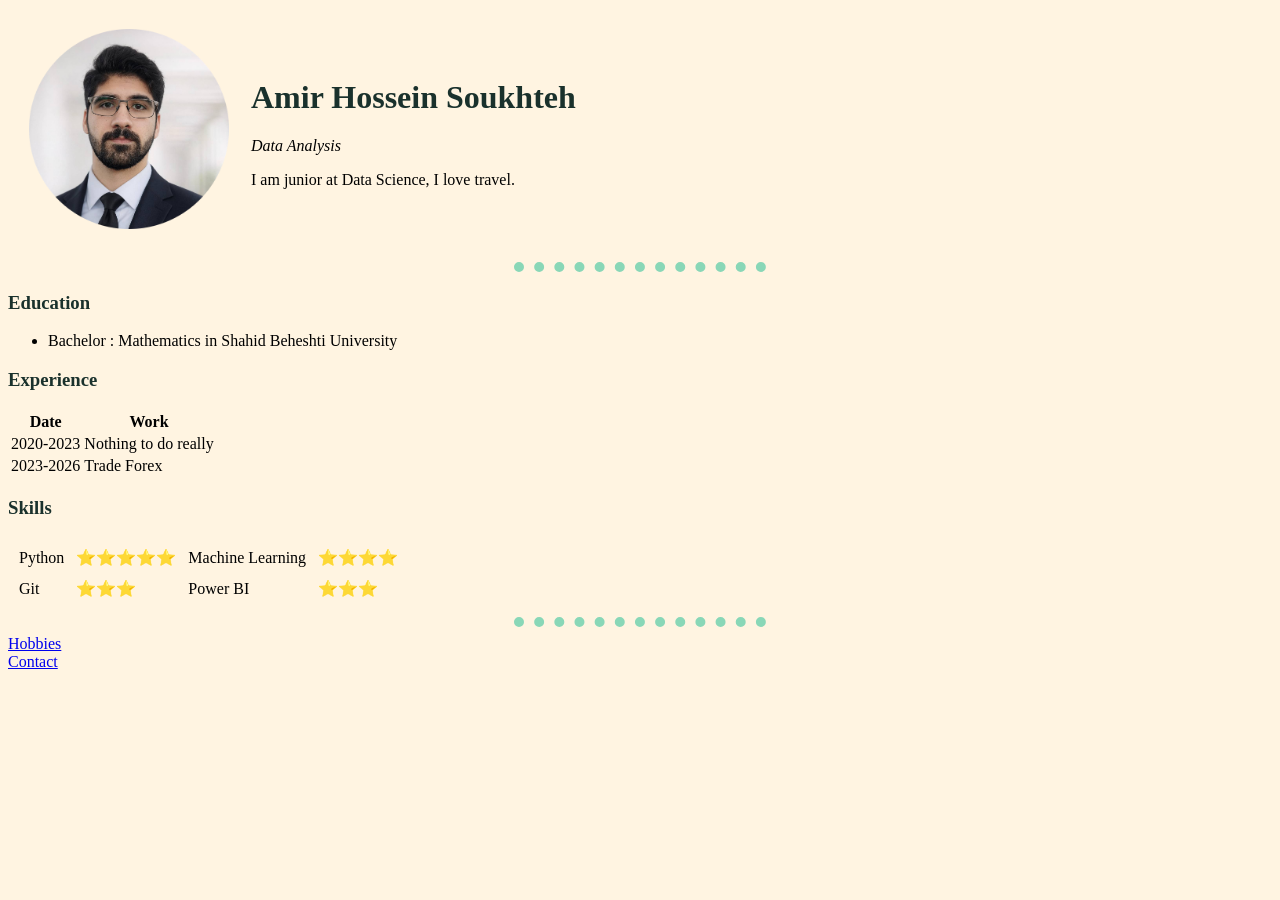
==== index.html @ eb58a189 "this is my html website" ====
<!DOCTYPE html>
<html lang="en">
<head>
    <meta charset="UTF-8">
    <meta name="viewport" content="width=device-width, initial-scale=1.0">
    <title>Amir Soukhteh</title>
    <link rel="stylesheet" href="css/styles.css">
    <link rel="icon" href="favicon_io/favicon-32x32.png">
</head>
<body>
    <table cellspacing="20">
        <tr>
            <td><img src="images/AmirSoukhteh.png" alt="Amir Hossein Soukhteh Profile" 
                    style="width:200px;height:200px;"></td>
            <td><h1>
                    Amir Hossein Soukhteh
                </h1>
                <p><em>
                    Data Analysis
                </em></p>
                <p>
                    I am junior at Data Science, I love travel.
                </p>
                
        </tr>
    </table>
    

    <hr size="3"></td>
    <h3>
        Education
    </h3>
    <ul>
        <li>Bachelor : Mathematics in Shahid Beheshti University</li>
    </ul>
    <h3>Experience</h3>
    <table>
        <thead>
            <tr>
                <th>Date</th>
                <th>Work</th>
            </tr>
        </thead>
        <tbody>
            <tr>
                <td>2020-2023</td>
                <td>Nothing to do really</td>
            </tr>
            <tr>
                <td>2023-2026</td>
                <td>Trade Forex</td>
            </tr>
        </tbody>
    </table>
    <h3>Skills</h3>
    <table cellspacing="10">
        <tr>
            <td>Python</td>
            <td>⭐⭐⭐⭐⭐</td>
            <td>Machine Learning</td>
            <td>⭐⭐⭐⭐</td>
        </tr>
        <tr>
            <td>Git</td>
            <td>⭐⭐⭐</td>
            <td>Power BI</td>
            <td>⭐⭐⭐</td>
        </tr>
        
    </table cellspacing="10">
    <hr>
    <a href="hobbies.html">Hobbies</a>
    <br>
    <a href="contact.html">Contact</a>
    <br>
    
</body>
</html>
---- css/styles.css ----
body{
    background-color: #FFF4E1;
}

hr {
    border: none;
    border-top: 10px dotted #89D7B7;
    width: 20%;
}

h1{
    color: #1A312C;
}

h3{
    color: #1A312C;
}

p{
    color: 428475;
}
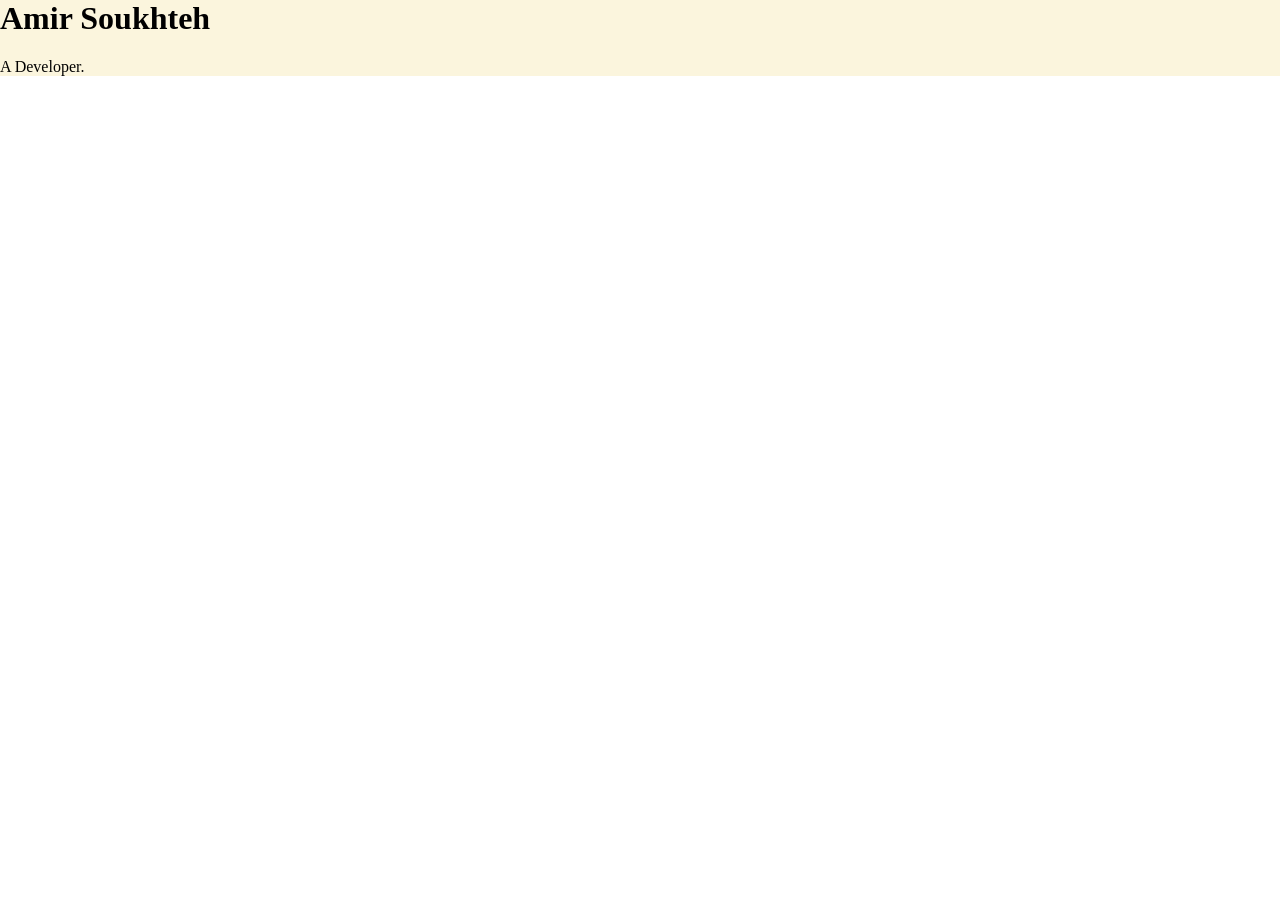
==== commit ddd84bca: "init my website" ====
--- a/index.html
+++ b/index.html
@@ -8,71 +8,10 @@
     <link rel="icon" href="favicon_io/favicon-32x32.png">
 </head>
 <body>
-    <table cellspacing="20">
-        <tr>
-            <td><img src="images/AmirSoukhteh.png" alt="Amir Hossein Soukhteh Profile" 
-                    style="width:200px;height:200px;"></td>
-            <td><h1>
-                    Amir Hossein Soukhteh
-                </h1>
-                <p><em>
-                    Data Analysis
-                </em></p>
-                <p>
-                    I am junior at Data Science, I love travel.
-                </p>
-                
-        </tr>
-    </table>
-    
-
-    <hr size="3"></td>
-    <h3>
-        Education
-    </h3>
-    <ul>
-        <li>Bachelor : Mathematics in Shahid Beheshti University</li>
-    </ul>
-    <h3>Experience</h3>
-    <table>
-        <thead>
-            <tr>
-                <th>Date</th>
-                <th>Work</th>
-            </tr>
-        </thead>
-        <tbody>
-            <tr>
-                <td>2020-2023</td>
-                <td>Nothing to do really</td>
-            </tr>
-            <tr>
-                <td>2023-2026</td>
-                <td>Trade Forex</td>
-            </tr>
-        </tbody>
-    </table>
-    <h3>Skills</h3>
-    <table cellspacing="10">
-        <tr>
-            <td>Python</td>
-            <td>⭐⭐⭐⭐⭐</td>
-            <td>Machine Learning</td>
-            <td>⭐⭐⭐⭐</td>
-        </tr>
-        <tr>
-            <td>Git</td>
-            <td>⭐⭐⭐</td>
-            <td>Power BI</td>
-            <td>⭐⭐⭐</td>
-        </tr>
-        
-    </table cellspacing="10">
-    <hr>
-    <a href="hobbies.html">Hobbies</a>
-    <br>
-    <a href="contact.html">Contact</a>
-    <br>
+    <div>
+        <h1>Amir Soukhteh</h1>
+        <p>A Developer.</p>
+    </div>
     
 </body>
 </html>
--- a/css/styles.css
+++ b/css/styles.css
@@ -1,22 +1,11 @@
-
 body{
-    background-color: #FFF4E1;
-}
-
-hr {
-    border: none;
-    border-top: 10px dotted #89D7B7;
-    width: 20%;
+    margin: 0px;
 }
 
 h1{
-    color: #1A312C;
+    margin-top: 0px;
 }
 
-h3{
-    color: #1A312C;
-}
-
-p{
-    color: 428475;
+div{
+    background-color: #FBF5DD;
 }
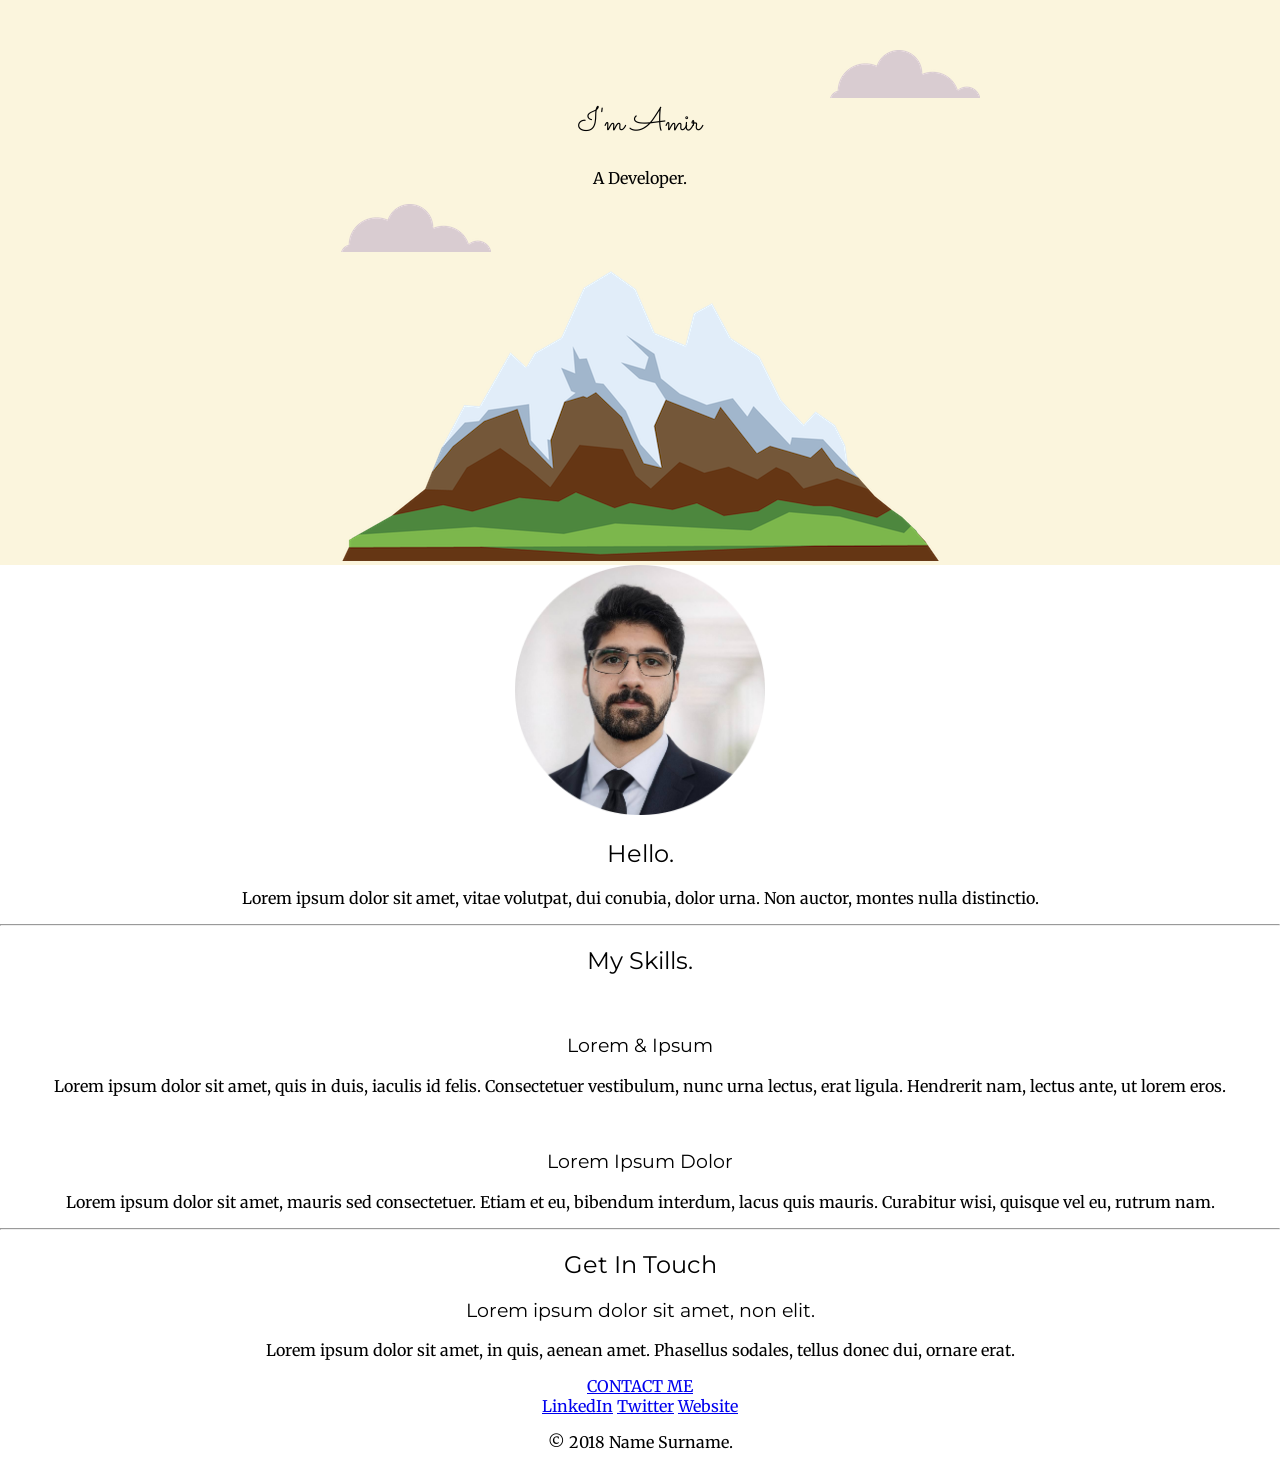
==== commit 075d182a: "change layout" ====
--- a/index.html
+++ b/index.html
@@ -6,11 +6,55 @@
     <title>Amir Soukhteh</title>
     <link rel="stylesheet" href="css/styles.css">
     <link rel="icon" href="favicon_io/favicon-32x32.png">
+    <link rel="preconnect" href="https://fonts.googleapis.com">
+    <link rel="preconnect" href="https://fonts.gstatic.com" crossorigin>
+    <link href="https://fonts.googleapis.com/css2?family=Merriweather:ital,opsz,wght@0,18..144,300..900;1,18..144,300..900&family=Montserrat:ital,wght@0,100..900;1,100..900&family=Sacramento&display=swap" rel="stylesheet">
 </head>
 <body>
-    <div>
-        <h1>Amir Soukhteh</h1>
+    
+    <div class="top-container">
+        <img class="top-cloud" src="images/cloud.png" alt="cloud img">
+        <h1>I'm Amir</h1>
         <p>A Developer.</p>
+        <img class="bottom-cloud" src="images/cloud.png" alt="cloud img">
+        <img src="images/mountain.png" alt="">
+    </div>
+
+    <div class="middle-container">
+    <div class="profile">
+        <img src="images/AmirSoukhteh.png" alt="amir hossein soukhteh image" class="my-image">
+        <h2>Hello.</h2>
+        <p>Lorem ipsum dolor sit amet, vitae volutpat, dui conubia, dolor urna. Non auctor, montes nulla distinctio.</p>
+    </div>
+    <hr>
+    <div class="skills">
+        <h2>My Skills.</h2>
+        <div class="skill-row">
+        <img class="" src="" alt="">
+        <h3>Lorem & Ipsum</h3>
+        <p>Lorem ipsum dolor sit amet, quis in duis, iaculis id felis. Consectetuer vestibulum, nunc urna lectus, erat ligula. Hendrerit nam, lectus ante, ut lorem eros.</p>
+        </div>
+        <div class="skill-row">
+        <img class="" src="" alt="">
+        <h3>Lorem Ipsum Dolor</h3>
+        <p>Lorem ipsum dolor sit amet, mauris sed consectetuer. Etiam et eu, bibendum interdum, lacus quis mauris. Curabitur wisi, quisque vel eu, rutrum nam.</p>
+        </div>
+    </div>
+    <hr>
+    <div class="contact-me">
+        <h2>Get In Touch</h2>
+        <h3>Lorem ipsum dolor sit amet, non elit.</h3>
+        <p>Lorem ipsum dolor sit amet, in quis, aenean amet. Phasellus sodales, tellus donec dui, ornare erat.</p>
+        <a class="btn" href="mailto:name@email.com">CONTACT ME</a>
+    </div>
+    </div>
+
+
+    <div class="bottom-container">
+    <a class="footer-link" href="https://www.linkedin.com/">LinkedIn</a>
+    <a class="footer-link" href="https://twitter.com/">Twitter</a>
+    <a class="footer-link" href="https://www.appbrewery.co/">Website</a>
+    <p>© 2018 Name Surname.</p>
     </div>
     
 </body>
--- a/css/styles.css
+++ b/css/styles.css
@@ -1,11 +1,59 @@
 body{
     margin: 0px;
+    text-align: center;
+    font-family: "Merriweather", serif;
+    font-optical-sizing: auto;
+    font-weight: 400; 
+    font-style: normal;
 }
 
 h1{
     margin-top: 0px;
+    font-family: "Sacramento", cursive;
+    font-weight: 400;
+    font-style: normal;
 }
 
-div{
+h2{
+    font-family: "Montserrat", sans-serif;
+  font-optical-sizing: auto;
+  font-weight: 400;
+  font-style: normal;
+}
+
+h3{
+    font-family: "Montserrat", sans-serif;
+  font-optical-sizing: auto;
+  font-weight: 400;
+  font-style: normal;
+}
+
+.my-image{
+    width: 250px;
+    height: auto;
+}
+
+.top-container{
     background-color: #FBF5DD;
+    position: relative;
+    padding-top: 100px;
+}
+
+.middle-container{
+
+}
+
+.bottom-container{
+
+}
+
+.top-cloud{
+    position: absolute;
+    right: 300px;
+    top: 50px;
+}
+.bottom-cloud{
+    position: absolute;
+    right: 300;
+    top: 300;
 }
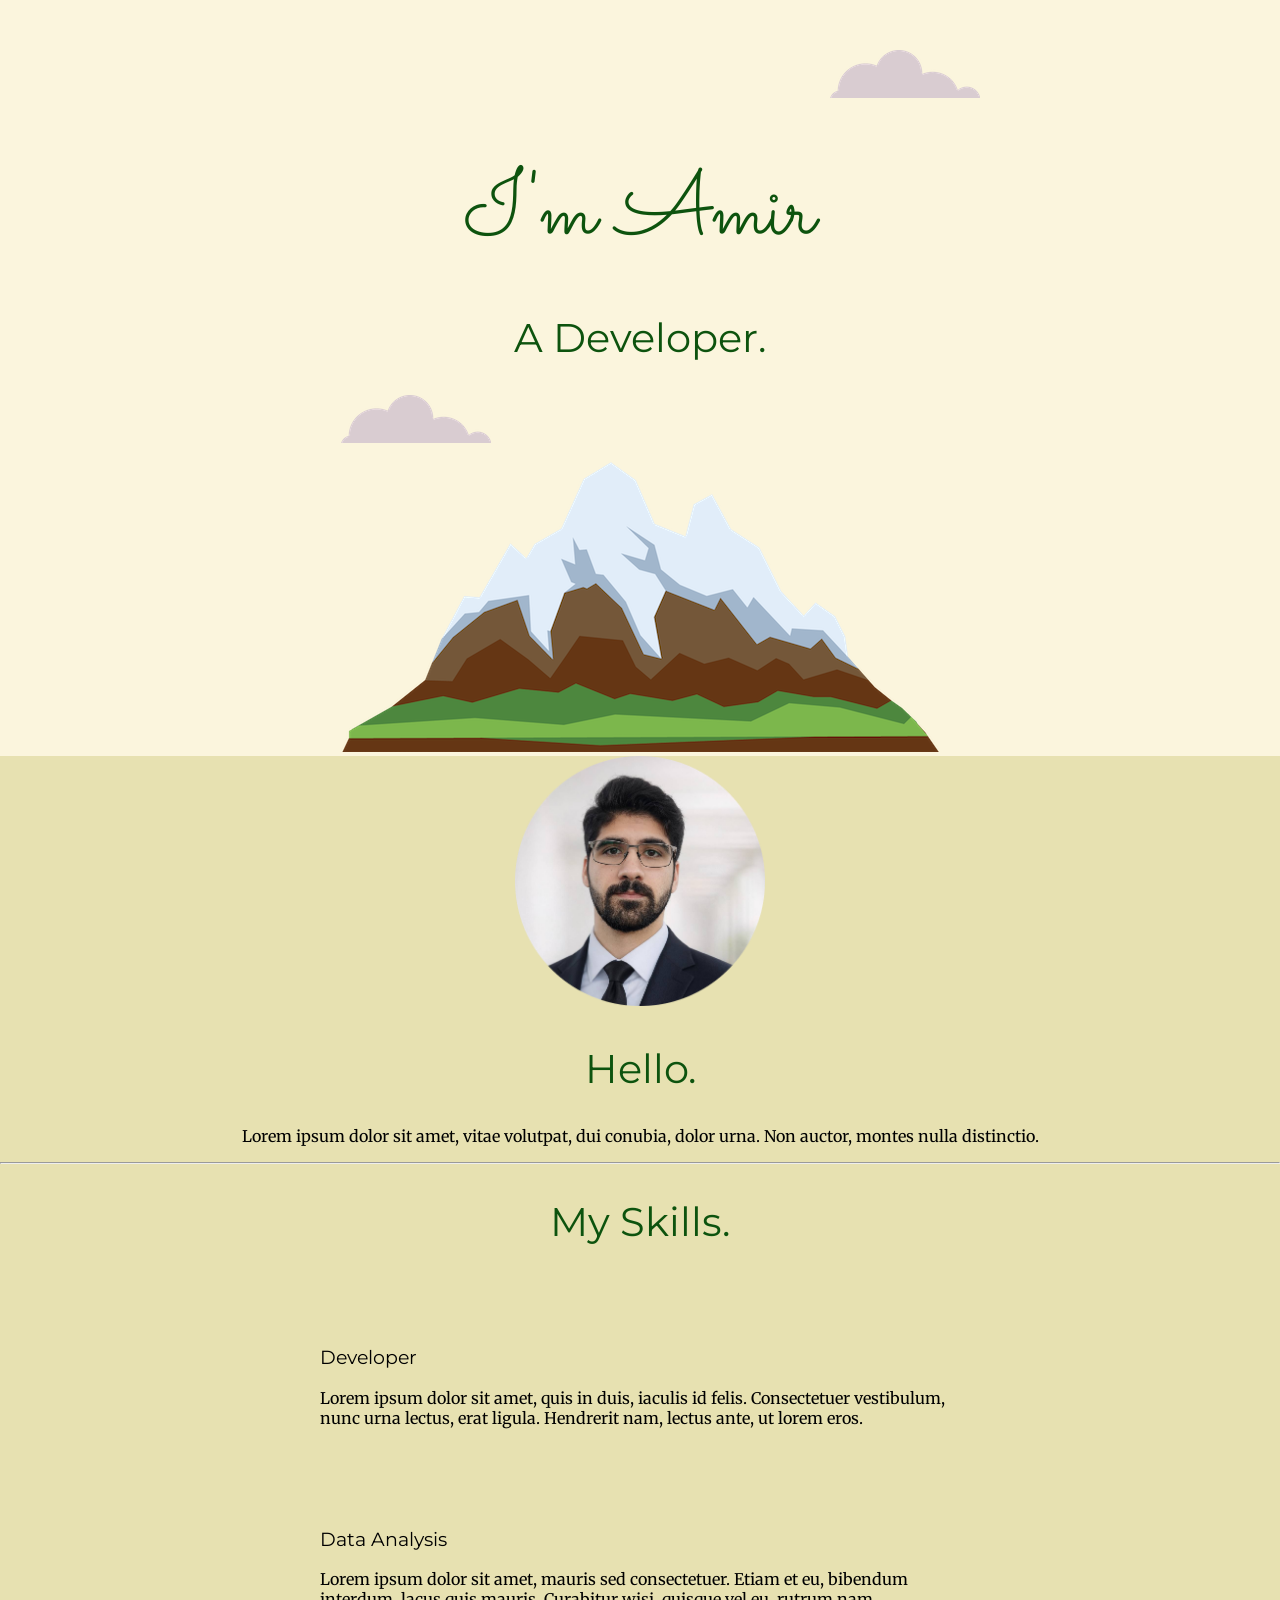
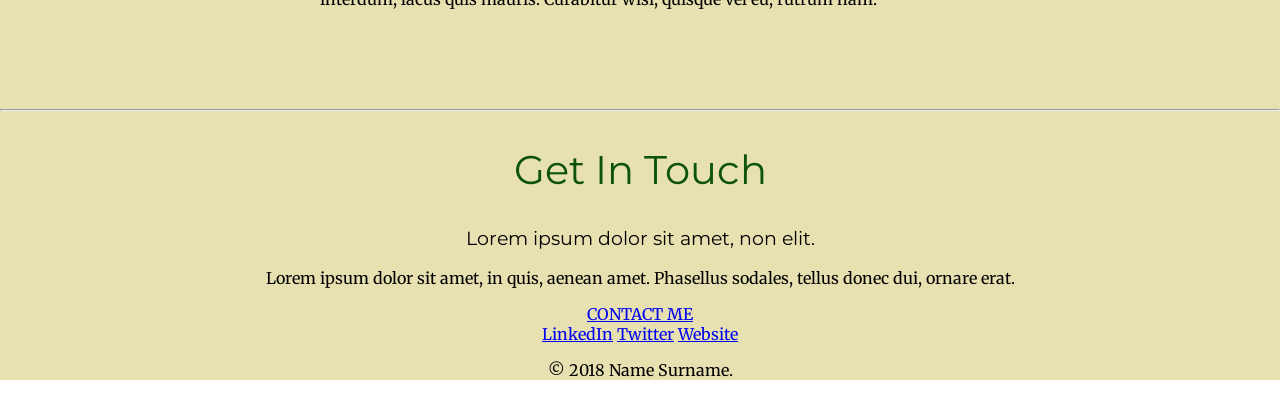
==== commit e71bb542: "update context, and font" ====
--- a/index.html
+++ b/index.html
@@ -15,7 +15,7 @@
     <div class="top-container">
         <img class="top-cloud" src="images/cloud.png" alt="cloud img">
         <h1>I'm Amir</h1>
-        <p>A Developer.</p>
+        <h2>A Developer.</h2>
         <img class="bottom-cloud" src="images/cloud.png" alt="cloud img">
         <img src="images/mountain.png" alt="">
     </div>
@@ -30,13 +30,13 @@
     <div class="skills">
         <h2>My Skills.</h2>
         <div class="skill-row">
-        <img class="" src="" alt="">
-        <h3>Lorem & Ipsum</h3>
+        <img class="developer-img" src="https://lh6.googleusercontent.com/proxy/OOTnIl1bePlOiMv5zFZyidqBIOHk3T3x6v-w6EJZBXXneCKoYaGfAQ4jheSXxNcpuybEQMllVOnG0JUBL129S4HJd9Xus9uDhk-tXGS0vpfR6n1o8qvBZcGY3G9cLRD4ZnQ_ocLQT8Dj03ZBHkIVYp8" alt="">
+        <h3>Developer</h3>
         <p>Lorem ipsum dolor sit amet, quis in duis, iaculis id felis. Consectetuer vestibulum, nunc urna lectus, erat ligula. Hendrerit nam, lectus ante, ut lorem eros.</p>
         </div>
         <div class="skill-row">
-        <img class="" src="" alt="">
-        <h3>Lorem Ipsum Dolor</h3>
+        <img class="data-img" src="https://encrypted-tbn0.gstatic.com/images?q=tbn:ANd9GcRUJWUb4pFnj62zqJbMc3NK7_lHH4XOQKsgUg&s" alt="">
+        <h3>Data Analysis</h3>
         <p>Lorem ipsum dolor sit amet, mauris sed consectetuer. Etiam et eu, bibendum interdum, lacus quis mauris. Curabitur wisi, quisque vel eu, rutrum nam.</p>
         </div>
     </div>
--- a/css/styles.css
+++ b/css/styles.css
@@ -8,17 +8,21 @@
 }
 
 h1{
-    margin-top: 0px;
+    color: #0D530E;
+    margin: 50px auto 0 auto;
     font-family: "Sacramento", cursive;
+    font-size: 5.6rem;
     font-weight: 400;
     font-style: normal;
 }
 
 h2{
+    color: #0D530E;
     font-family: "Montserrat", sans-serif;
-  font-optical-sizing: auto;
-  font-weight: 400;
-  font-style: normal;
+    font-optical-sizing: auto;
+    font-weight: normal;
+    font-style: normal;
+    font-size: 2.5rem;
 }
 
 h3{
@@ -40,10 +44,12 @@
 }
 
 .middle-container{
+    background-color: #e7e1b1
 
 }
 
 .bottom-container{
+    background-color: #e7e1b1
 
 }
 
@@ -56,4 +62,22 @@
     position: absolute;
     right: 300;
     top: 300;
+}
+
+.skill-row{
+    width: 50%;
+    margin: 100px auto 100px auto;
+    text-align: left;
+}
+
+.developer-img{
+    width: 30%;
+    float: left;
+    margin-right: 30px;
+}
+
+.data-img{
+    width: 30%;
+    float: right;
+    margin-left: 30px;
 }
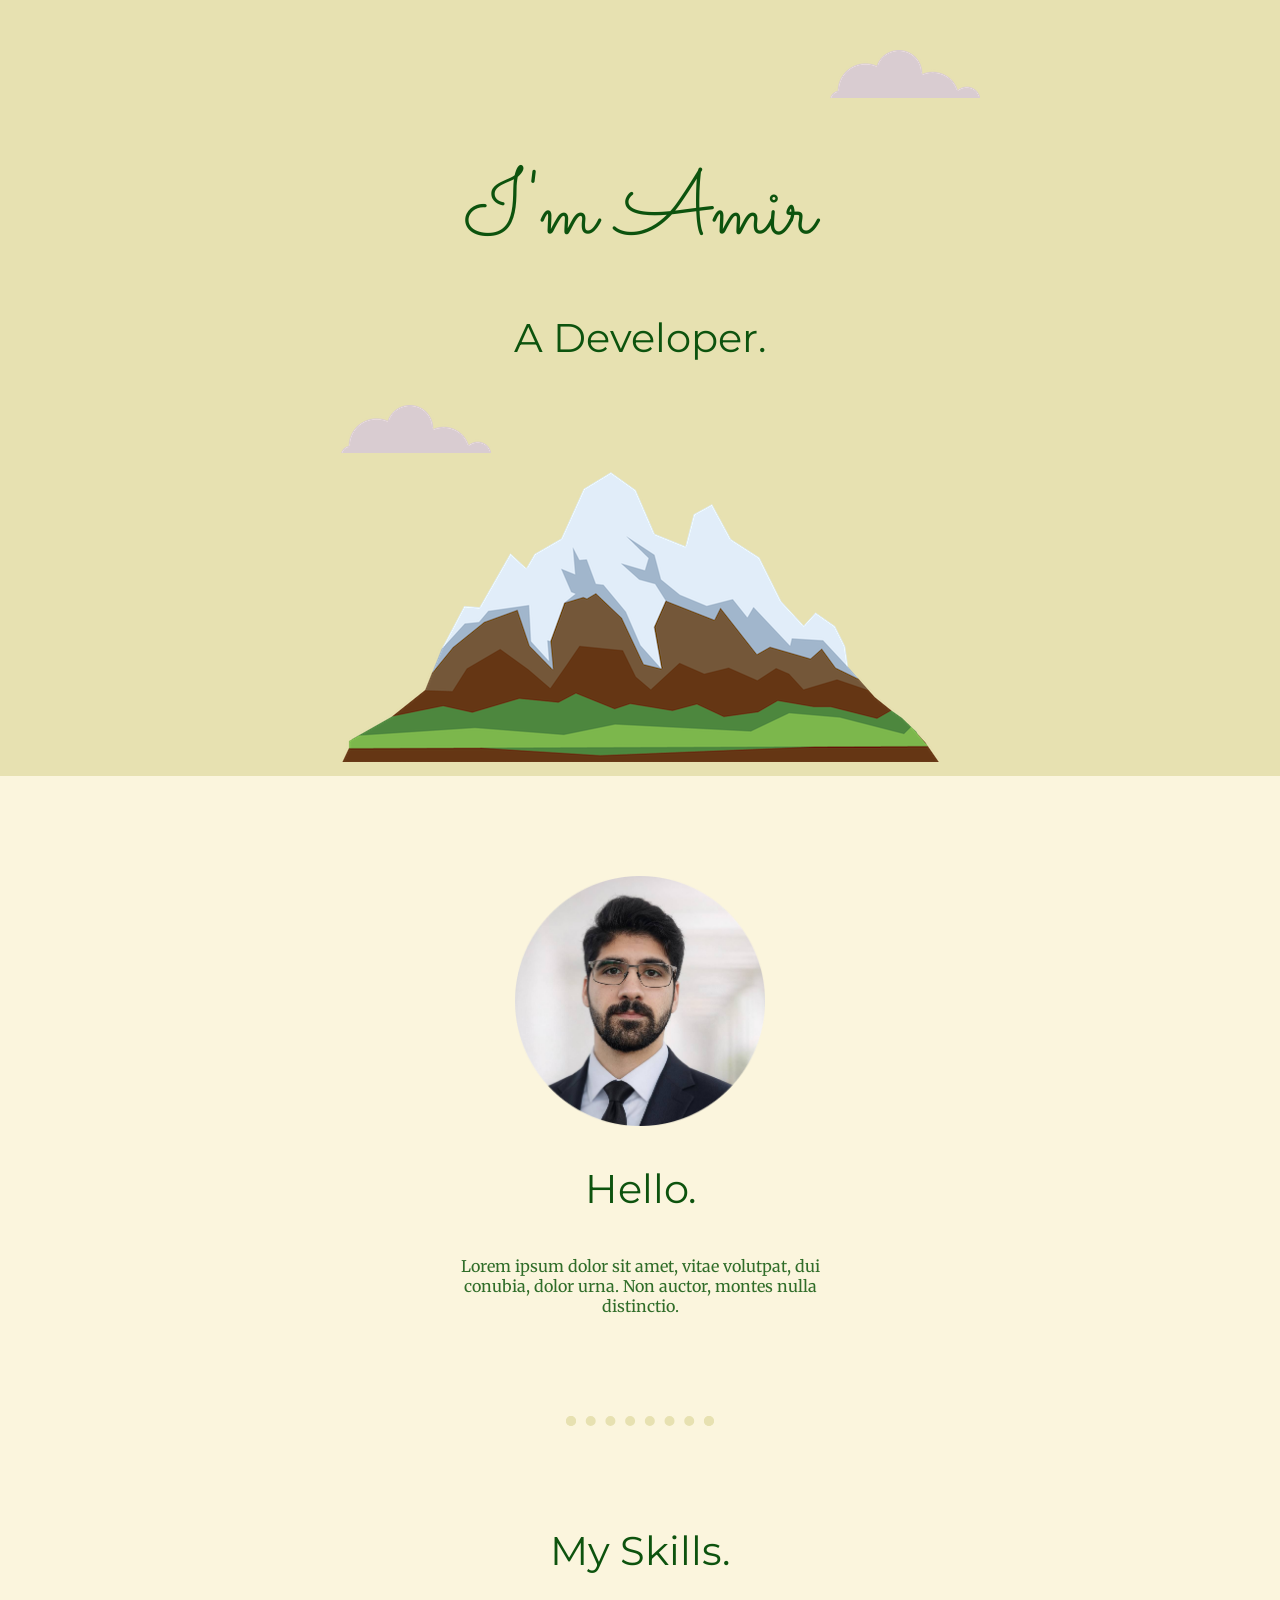
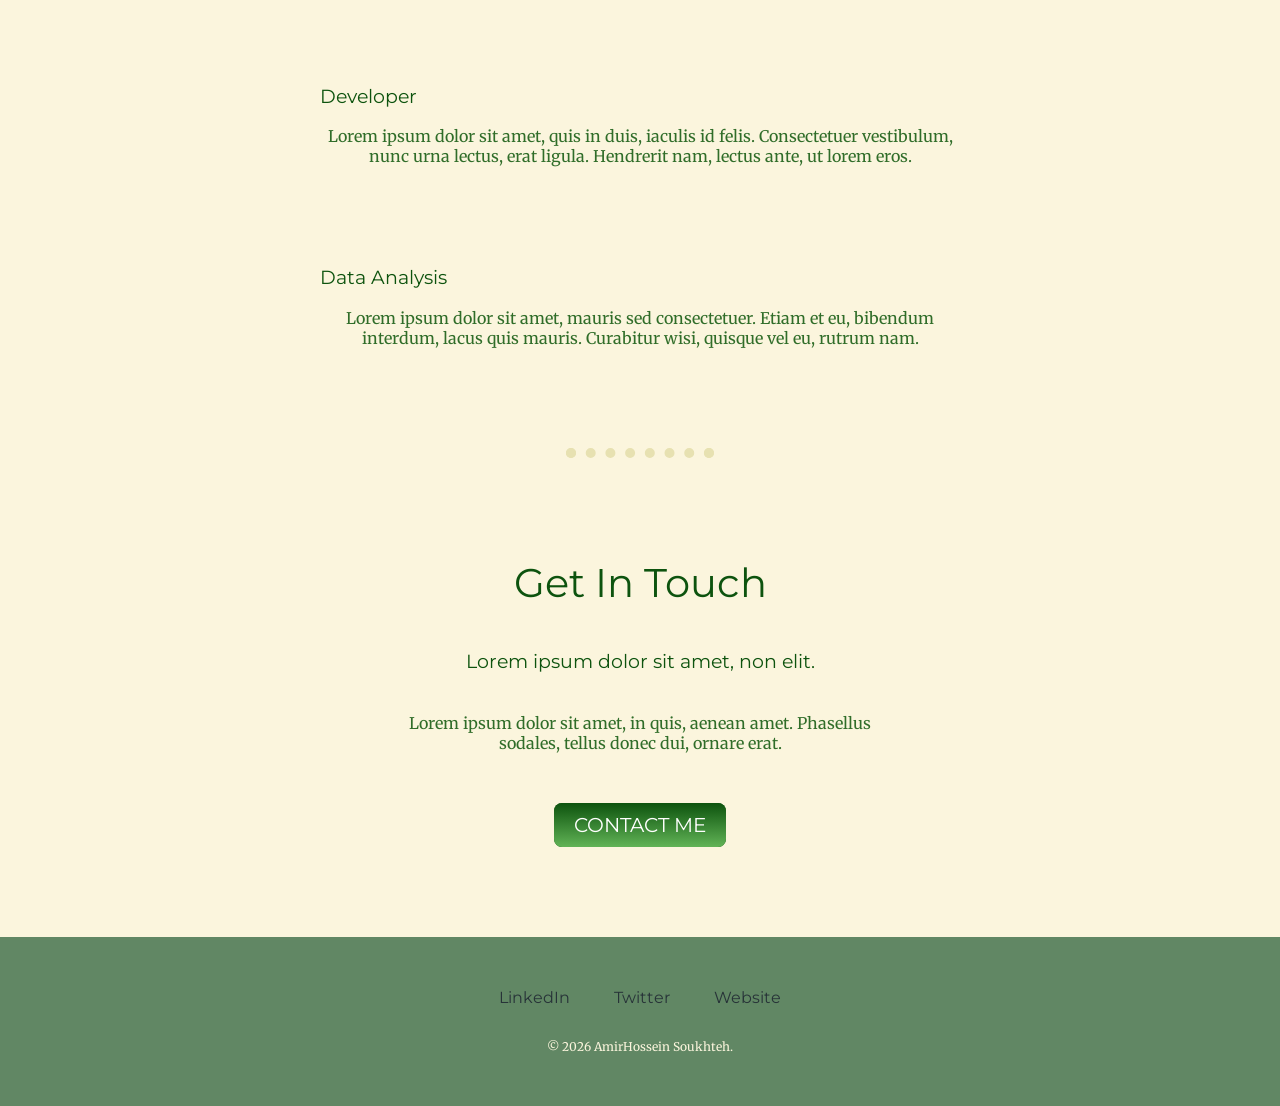
==== commit 2a04d5a6: "update and make website a little bit beautiful than before" ====
--- a/index.html
+++ b/index.html
@@ -11,7 +11,15 @@
     <link href="https://fonts.googleapis.com/css2?family=Merriweather:ital,opsz,wght@0,18..144,300..900;1,18..144,300..900&family=Montserrat:ital,wght@0,100..900;1,100..900&family=Sacramento&display=swap" rel="stylesheet">
 </head>
 <body>
+    <!--
+   
+        <div class="top-container">
+        <img class="cool-bg" src="images/cool-bg.jpg" alt="">
+        <h1>I'm Amir</h1>
+        <h2>A Developer.</h2>
+    </div>
     
+    -->
     <div class="top-container">
         <img class="top-cloud" src="images/cloud.png" alt="cloud img">
         <h1>I'm Amir</h1>
@@ -24,7 +32,7 @@
     <div class="profile">
         <img src="images/AmirSoukhteh.png" alt="amir hossein soukhteh image" class="my-image">
         <h2>Hello.</h2>
-        <p>Lorem ipsum dolor sit amet, vitae volutpat, dui conubia, dolor urna. Non auctor, montes nulla distinctio.</p>
+        <p class="intro">Lorem ipsum dolor sit amet, vitae volutpat, dui conubia, dolor urna. Non auctor, montes nulla distinctio.</p>
     </div>
     <hr>
     <div class="skills">
@@ -35,7 +43,7 @@
         <p>Lorem ipsum dolor sit amet, quis in duis, iaculis id felis. Consectetuer vestibulum, nunc urna lectus, erat ligula. Hendrerit nam, lectus ante, ut lorem eros.</p>
         </div>
         <div class="skill-row">
-        <img class="data-img" src="https://encrypted-tbn0.gstatic.com/images?q=tbn:ANd9GcRUJWUb4pFnj62zqJbMc3NK7_lHH4XOQKsgUg&s" alt="">
+        <img class="data-img" src="images/date-everywhere-data (1).gif" alt="">
         <h3>Data Analysis</h3>
         <p>Lorem ipsum dolor sit amet, mauris sed consectetuer. Etiam et eu, bibendum interdum, lacus quis mauris. Curabitur wisi, quisque vel eu, rutrum nam.</p>
         </div>
@@ -44,8 +52,8 @@
     <div class="contact-me">
         <h2>Get In Touch</h2>
         <h3>Lorem ipsum dolor sit amet, non elit.</h3>
-        <p>Lorem ipsum dolor sit amet, in quis, aenean amet. Phasellus sodales, tellus donec dui, ornare erat.</p>
-        <a class="btn" href="mailto:name@email.com">CONTACT ME</a>
+        <p class="contact-message">Lorem ipsum dolor sit amet, in quis, aenean amet. Phasellus sodales, tellus donec dui, ornare erat.</p>
+        <a class="btn" href="mailto:a.h.soukhteh@email.com">CONTACT ME</a>
     </div>
     </div>
 
@@ -54,7 +62,7 @@
     <a class="footer-link" href="https://www.linkedin.com/">LinkedIn</a>
     <a class="footer-link" href="https://twitter.com/">Twitter</a>
     <a class="footer-link" href="https://www.appbrewery.co/">Website</a>
-    <p>© 2018 Name Surname.</p>
+    <p class="copyright">© 2026 AmirHossein Soukhteh.</p>
     </div>
     
 </body>
--- a/css/styles.css
+++ b/css/styles.css
@@ -1,4 +1,5 @@
 body{
+    color: #306d29;
     margin: 0px;
     text-align: center;
     font-family: "Merriweather", serif;
@@ -23,13 +24,38 @@
     font-weight: normal;
     font-style: normal;
     font-size: 2.5rem;
+    padding-bottom: 10px;
 }
 
 h3{
+    color: #0D530E;
     font-family: "Montserrat", sans-serif;
   font-optical-sizing: auto;
   font-weight: 400;
   font-style: normal;
+}
+
+p{
+    height: 2;
+    text-align: center;
+}
+
+hr{
+    border: 10px dotted #e7e1b1;
+    border-bottom: none;
+    width: 10%;
+    margin: 100px auto;
+}
+
+a{
+    color: #273338;
+    font-family: "Montserrat", sans-serif;
+    margin: 10px 20px;
+    text-decoration: none;
+}
+
+a:hover{
+    color: #9CB080;
 }
 
 .my-image{
@@ -37,19 +63,29 @@
     height: auto;
 }
 
+.cool-bg{
+    position:absolute;
+}
+
+.intro{
+    width: 30%;
+    margin: auto;
+}
 .top-container{
-    background-color: #FBF5DD;
+    background-color: #e7e1b1;
     position: relative;
     padding-top: 100px;
+    padding-bottom: 10px;
 }
 
 .middle-container{
-    background-color: #e7e1b1
-
+    background-color: #FBF5DD;
+    padding: 100px 0;
 }
 
 .bottom-container{
-    background-color: #e7e1b1
+    background-color: #618764;
+    padding: 50px 0 20px;
 
 }
 
@@ -80,4 +116,42 @@
     width: 30%;
     float: right;
     margin-left: 30px;
+}
+
+.contact-message{
+    width: 40%;
+    margin: 40px auto 60px;
+}
+
+.btn {
+  background: #0D530E;
+  background-image: -webkit-linear-gradient(top, #0D530E, #61b356);
+  background-image: -moz-linear-gradient(top, #0D530E, #61b356);
+  background-image: -ms-linear-gradient(top, #0D530E, #61b356);
+  background-image: -o-linear-gradient(top, #0D530E, #61b356);
+  background-image: linear-gradient(to bottom, #0D530E, #61b356);
+  -webkit-border-radius: 8;
+  -moz-border-radius: 8;
+  border-radius: 8px;
+  font-family: "Montserrat", sans-serif;
+  color: #ffffff;
+  font-size: 20px;
+  padding: 10px 20px 10px 20px;
+  text-decoration: none;
+}
+
+.btn:hover {
+  background: #39a82a;
+  background-image: -webkit-linear-gradient(top, #39a82a, #8de082);
+  background-image: -moz-linear-gradient(top, #39a82a, #8de082);
+  background-image: -ms-linear-gradient(top, #39a82a, #8de082);
+  background-image: -o-linear-gradient(top, #39a82a, #8de082);
+  background-image: linear-gradient(to bottom, #39a82a, #8de082);
+  text-decoration: none;
+}
+
+.copyright{
+    color: #FBF5DD;
+    font-size: 0.75rem;
+    padding: 20px 0;
 }
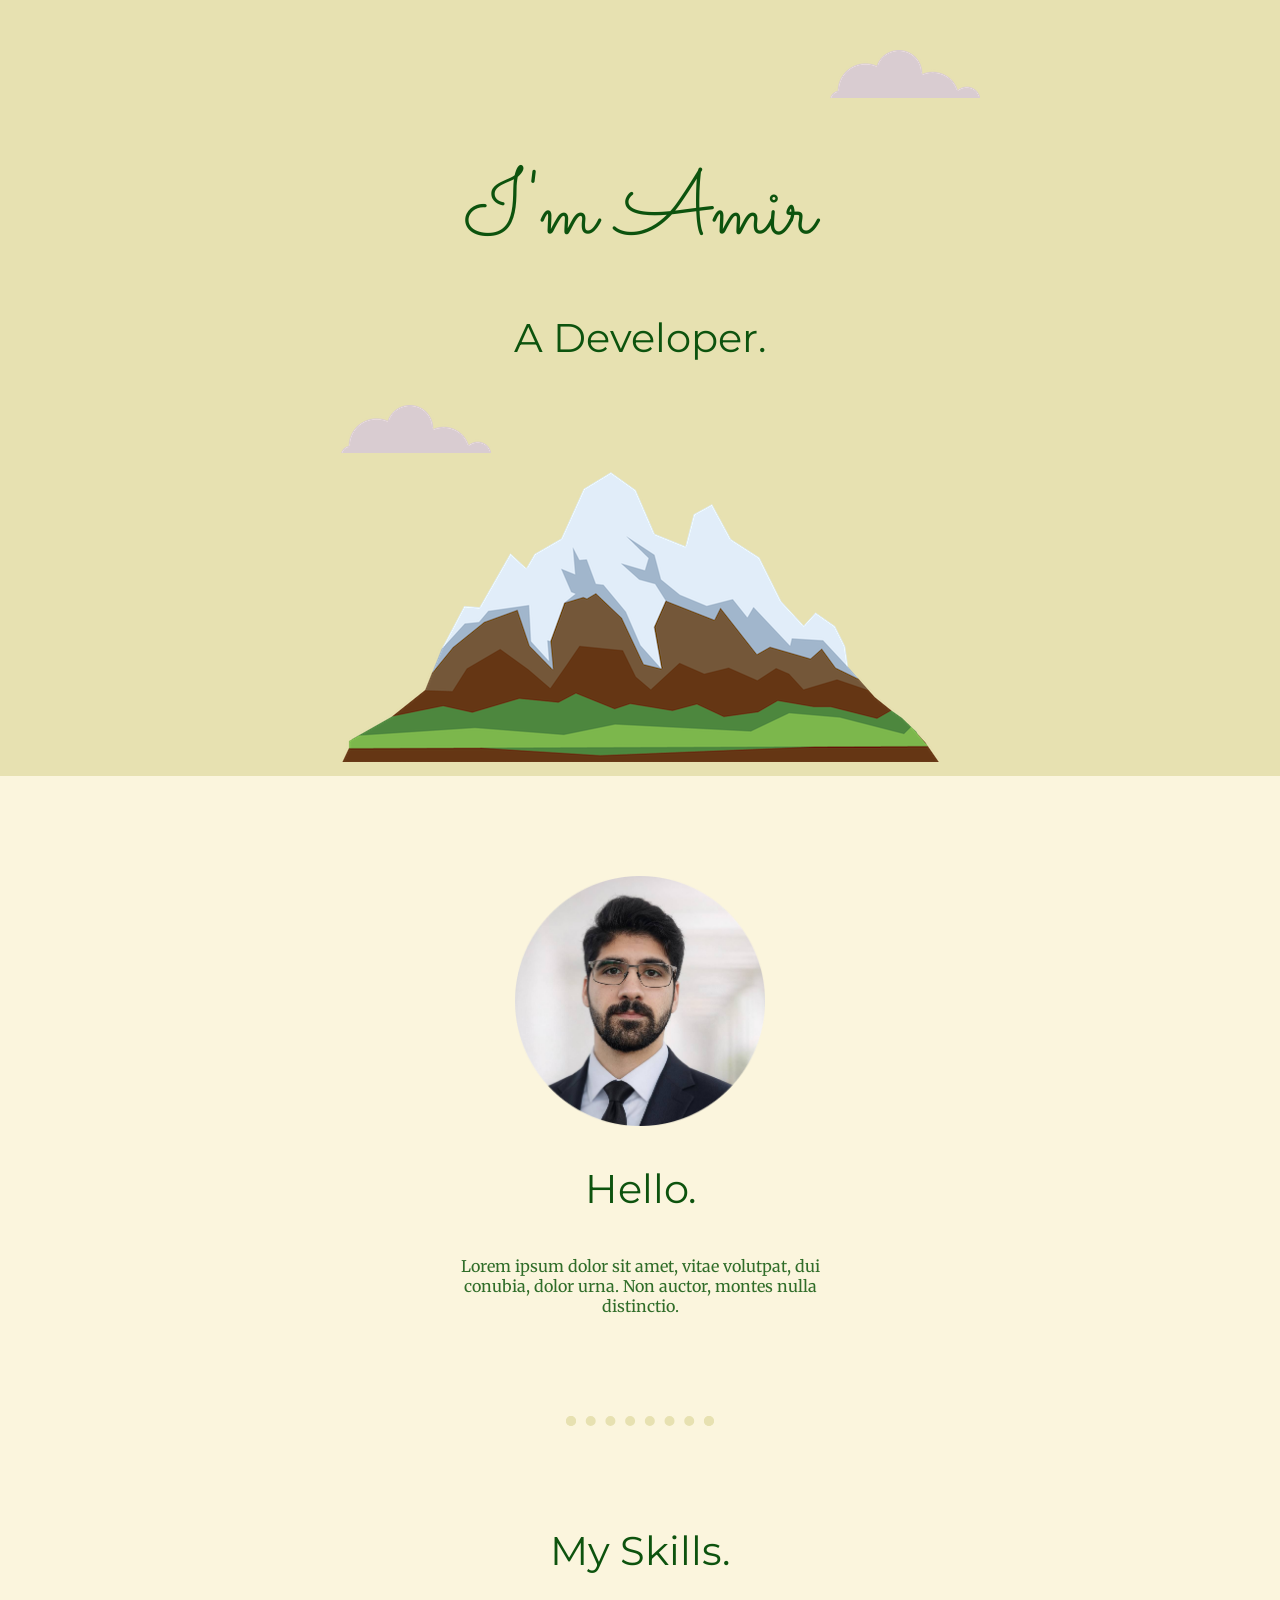
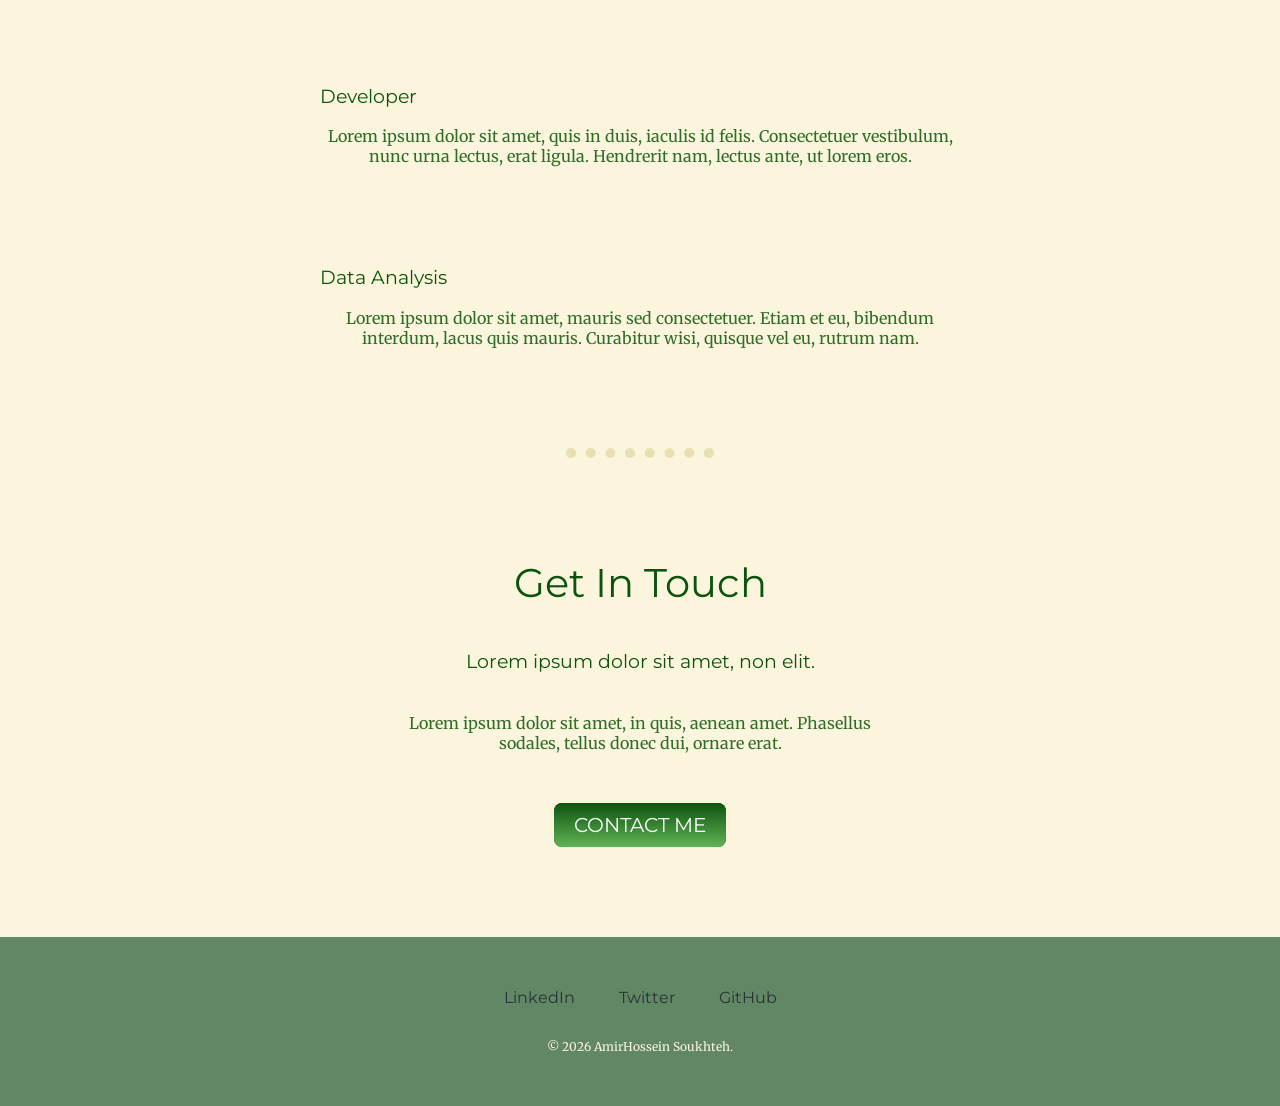
==== commit 76086dd6: "add real url" ====
--- a/index.html
+++ b/index.html
@@ -59,9 +59,9 @@
 
 
     <div class="bottom-container">
-    <a class="footer-link" href="https://www.linkedin.com/">LinkedIn</a>
+    <a class="footer-link" href="https://linkedin.com/in/amirhossein-soukhteh">LinkedIn</a>
     <a class="footer-link" href="https://twitter.com/">Twitter</a>
-    <a class="footer-link" href="https://www.appbrewery.co/">Website</a>
+    <a class="footer-link" href="https://github.com/AmirHSoukhteh/">GitHub</a>
     <p class="copyright">© 2026 AmirHossein Soukhteh.</p>
     </div>
     
